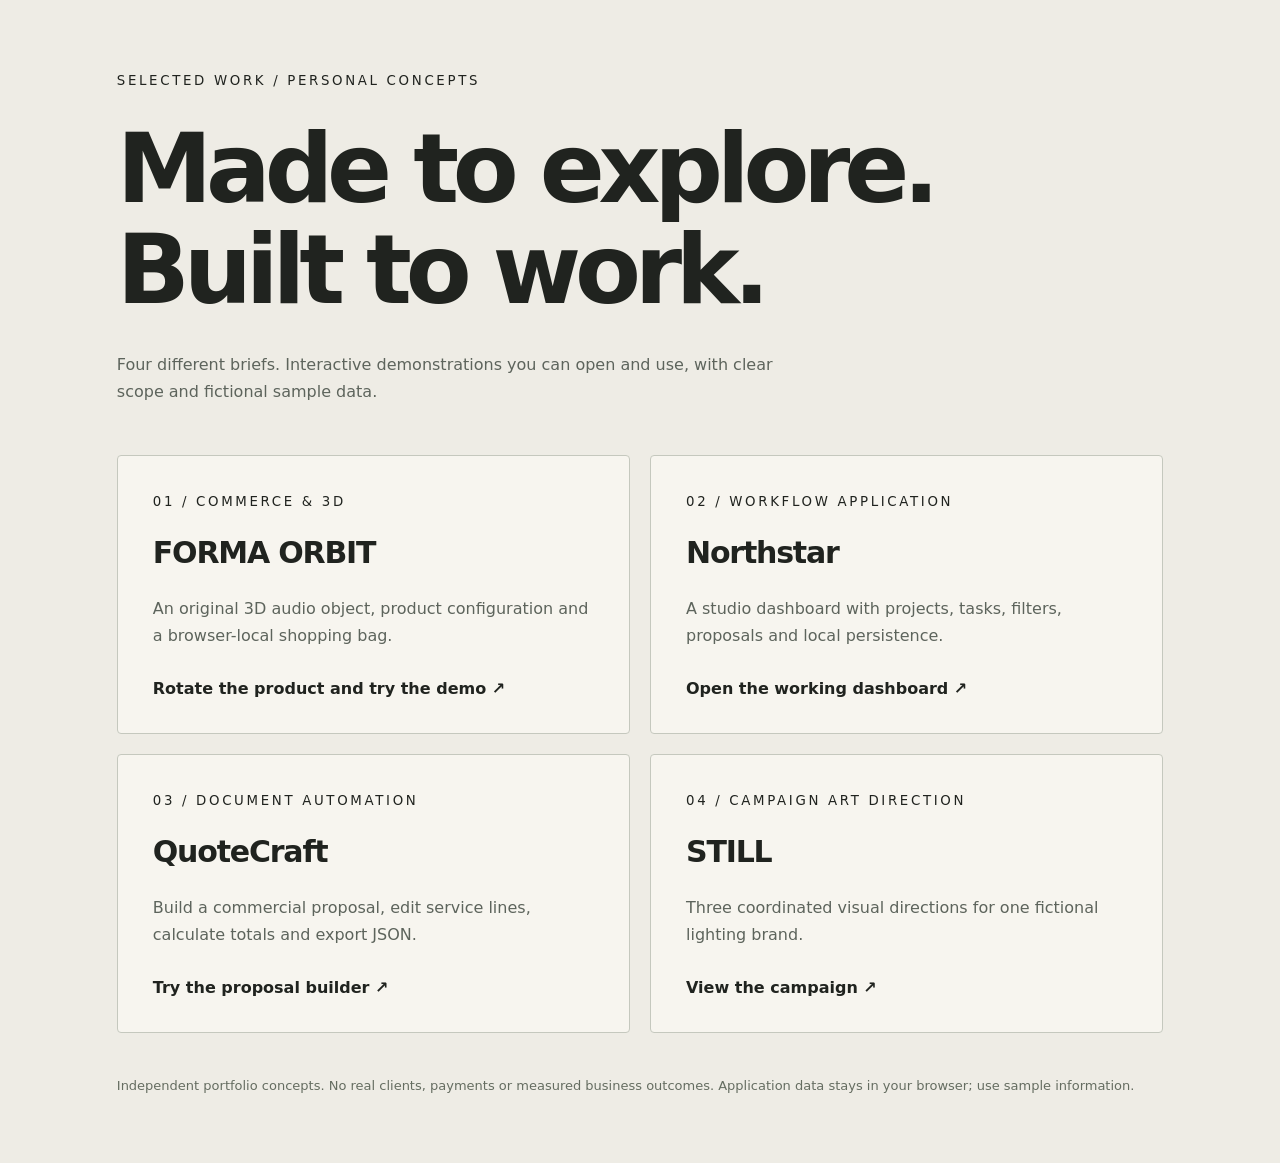
==== index.html @ 1b2c1262 "Publish original interactive portfolio and refined FORMA 3D concept" ====
<!doctype html><html lang="en"><meta charset="utf-8"><meta name="viewport" content="width=device-width,initial-scale=1"><title>Selected work — Interactive portfolio</title><style>*{box-sizing:border-box}body{margin:0;background:#eeece5;color:#20231f;font:16px system-ui}main{max-width:1200px;margin:auto;padding:70px 6vw}small{letter-spacing:.2em}h1{font-size:clamp(48px,8vw,96px);letter-spacing:-.065em;line-height:1.05;max-width:900px;margin:30px 0}p{max-width:680px;line-height:1.7;color:#5d645c}.grid{display:grid;grid-template-columns:1fr 1fr;gap:20px;margin-top:50px}a{display:block;padding:35px;border:1px solid #c5c8be;border-radius:4px;color:inherit;text-decoration:none;background:#f7f5ef;transition:background .15s}a:hover,a:focus{background:#dce3cf}h2{font-size:30px;letter-spacing:-.04em}b{display:block;margin-top:30px}footer{margin-top:45px;color:#656d61;font-size:13px}@media(max-width:640px){.grid{grid-template-columns:1fr}main{padding:40px 6vw}}</style><main><small>SELECTED WORK / PERSONAL CONCEPTS</small><h1>Made to explore.<br>Built to work.</h1><p>Four different briefs. Interactive demonstrations you can open and use, with clear scope and fictional sample data.</p><div class="grid"><a href="forma.html"><small>01 / COMMERCE & 3D</small><h2>FORMA ORBIT</h2><p>An original 3D audio object, product configuration and a browser-local shopping bag.</p><b>Rotate the product and try the demo ↗</b></a><a href="northstar.html"><small>02 / WORKFLOW APPLICATION</small><h2>Northstar</h2><p>A studio dashboard with projects, tasks, filters, proposals and local persistence.</p><b>Open the working dashboard ↗</b></a><a href="quotecraft.html"><small>03 / DOCUMENT AUTOMATION</small><h2>QuoteCraft</h2><p>Build a commercial proposal, edit service lines, calculate totals and export JSON.</p><b>Try the proposal builder ↗</b></a><a href="still.html"><small>04 / CAMPAIGN ART DIRECTION</small><h2>STILL</h2><p>Three coordinated visual directions for one fictional lighting brand.</p><b>View the campaign ↗</b></a></div><footer>Independent portfolio concepts. No real clients, payments or measured business outcomes. Application data stays in your browser; use sample information.</footer></main></html>
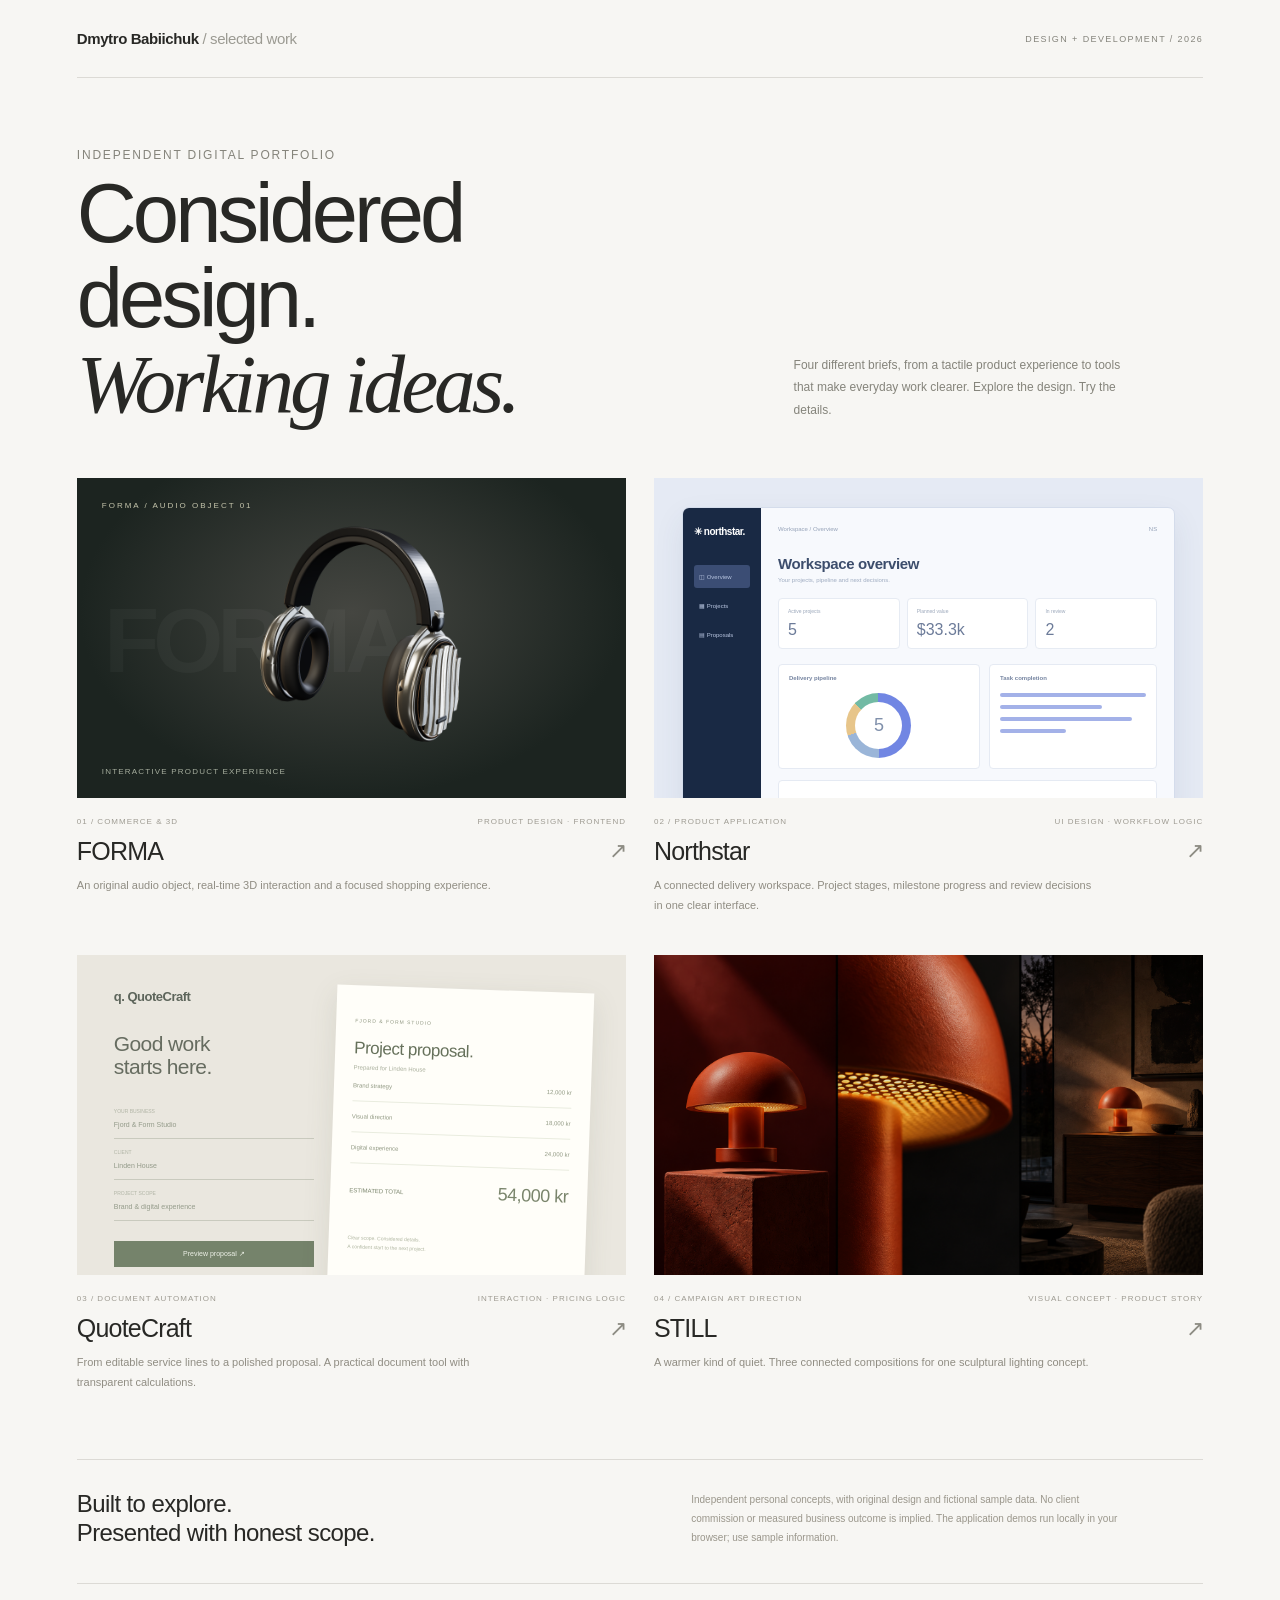
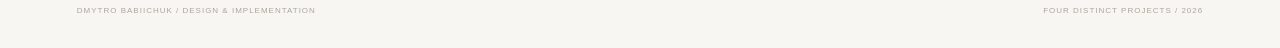
==== commit deb217dc: "Redesign cinematic portfolio and workspaces" ====
--- a/index.html
+++ b/index.html
@@ -1 +1,11 @@
-<!doctype html><html lang="en"><meta charset="utf-8"><meta name="viewport" content="width=device-width,initial-scale=1"><title>Selected work — Interactive portfolio</title><style>*{box-sizing:border-box}body{margin:0;background:#eeece5;color:#20231f;font:16px system-ui}main{max-width:1200px;margin:auto;padding:70px 6vw}small{letter-spacing:.2em}h1{font-size:clamp(48px,8vw,96px);letter-spacing:-.065em;line-height:1.05;max-width:900px;margin:30px 0}p{max-width:680px;line-height:1.7;color:#5d645c}.grid{display:grid;grid-template-columns:1fr 1fr;gap:20px;margin-top:50px}a{display:block;padding:35px;border:1px solid #c5c8be;border-radius:4px;color:inherit;text-decoration:none;background:#f7f5ef;transition:background .15s}a:hover,a:focus{background:#dce3cf}h2{font-size:30px;letter-spacing:-.04em}b{display:block;margin-top:30px}footer{margin-top:45px;color:#656d61;font-size:13px}@media(max-width:640px){.grid{grid-template-columns:1fr}main{padding:40px 6vw}}</style><main><small>SELECTED WORK / PERSONAL CONCEPTS</small><h1>Made to explore.<br>Built to work.</h1><p>Four different briefs. Interactive demonstrations you can open and use, with clear scope and fictional sample data.</p><div class="grid"><a href="forma.html"><small>01 / COMMERCE & 3D</small><h2>FORMA ORBIT</h2><p>An original 3D audio object, product configuration and a browser-local shopping bag.</p><b>Rotate the product and try the demo ↗</b></a><a href="northstar.html"><small>02 / WORKFLOW APPLICATION</small><h2>Northstar</h2><p>A studio dashboard with projects, tasks, filters, proposals and local persistence.</p><b>Open the working dashboard ↗</b></a><a href="quotecraft.html"><small>03 / DOCUMENT AUTOMATION</small><h2>QuoteCraft</h2><p>Build a commercial proposal, edit service lines, calculate totals and export JSON.</p><b>Try the proposal builder ↗</b></a><a href="still.html"><small>04 / CAMPAIGN ART DIRECTION</small><h2>STILL</h2><p>Three coordinated visual directions for one fictional lighting brand.</p><b>View the campaign ↗</b></a></div><footer>Independent portfolio concepts. No real clients, payments or measured business outcomes. Application data stays in your browser; use sample information.</footer></main></html>+<!doctype html><html lang="en"><head><meta charset="utf-8"><meta name="viewport" content="width=device-width,initial-scale=1"><title>Dmytro Babiichuk — Selected digital work</title><style>
+*{box-sizing:border-box}body{margin:0;background:#f7f6f3;color:#282825;font-family:Arial,Helvetica,sans-serif;-webkit-font-smoothing:antialiased}a{color:inherit;text-decoration:none}a:focus-visible{outline:3px solid #b1764d;outline-offset:5px}header{display:flex;align-items:center;justify-content:space-between;margin:0 6vw;padding:30px 0;border-bottom:1px solid #dcdad5}.signature{font-size:15px;font-weight:600;letter-spacing:-.4px}.signature span{color:#9b9a92;font-weight:400}.header-label{font-size:9px;letter-spacing:1.4px;color:#85847c}.intro{margin:0 6vw;padding:66px 0 51px;display:grid;grid-template-columns:1.5fr 1fr;gap:8vw;align-items:end}.kicker{font-size:9px;color:#96948a;letter-spacing:1.8px;margin:0 0 20px}h1{font-weight:400;font-size:clamp(49px,6.5vw,91px);line-height:1.02;letter-spacing:-4px;margin:0}h1 em{font-family:Georgia,serif;font-weight:400}.intro p{font-size:12px;color:#85847b;line-height:1.85;max-width:330px;margin:0 0 6px}.work-grid{margin:0 6vw;display:grid;grid-template-columns:1fr 1fr;gap:40px 28px}.work{display:block;min-width:0}.visual{height:320px;position:relative;overflow:hidden;background:#eee;transition:box-shadow .2s}.work:hover .visual{box-shadow:0 9px 28px #2a241a18}.work:hover .card-title span{transform:translate(3px,-3px)}.image-visual img{width:100%;height:100%;display:block;object-fit:contain;transition:transform .6s}.work:hover .image-visual img{transform:scale(1.035)}.forma{background:radial-gradient(ellipse at 50% 42%,#454641,#1c2420 70%)}.forma img{width:83%;height:93%;margin:0 auto;position:relative;z-index:1}.visual-word{position:absolute;font-size:90px;letter-spacing:-6px;color:#ffffff09;font-weight:600;left:5%;top:35%}.visual-tag{position:absolute;left:25px;top:23px;font-size:8px;letter-spacing:2px;color:#c5c5ac;z-index:2}.visual-note{position:absolute;bottom:22px;left:25px;color:#a6ae9e;font-size:8px;letter-spacing:1.2px;z-index:2}.still{background:#281b12}.still img{object-fit:cover;object-position:center;width:100%;height:100%;filter:brightness(.9)}.card-meta{padding:19px 0 0;display:flex;justify-content:space-between;color:#9e9b92;font-size:8px;letter-spacing:1px}.card-title{display:flex;justify-content:space-between;align-items:center;margin:11px 0 10px;font-size:25px;letter-spacing:-.8px;font-weight:400}.card-title span{color:#8d8c83;font-size:22px;transition:transform .2s}.description{color:#908d83;font-size:11px;line-height:1.8;margin:0;max-width:440px}.northstar{background:#e5eaf4;padding:29px 28px 0;display:flex;align-items:flex-start}.mini-app{width:100%;height:310px;background:#f7f9fd;border:1px solid #d4dceb;border-radius:7px;display:flex;box-shadow:0 12px 30px #33486616;overflow:hidden;pointer-events:none}.mini-side{width:78px;flex:none;background:#192944;color:#b9c6e1;padding:18px 11px;font-size:6px}.mini-side strong{font-size:10px;letter-spacing:-.5px;color:white;display:block;margin-bottom:28px}.mini-side i{display:block;font-style:normal;padding:8px 5px;margin:6px 0;border-radius:3px}.mini-side i:first-of-type{background:#3b4d74}.mini-main{flex:1;min-width:0;padding:18px 17px}.mini-top{display:flex;justify-content:space-between;font-size:6px;color:#95a2b8;margin-bottom:23px}.mini-heading{font-size:15px;font-weight:600;color:#3c4d6c;letter-spacing:-.4px}.mini-sub{font-size:6px;color:#9eabc0;margin-top:5px}.mini-metrics{display:grid;grid-template-columns:repeat(3,1fr);gap:7px;margin:15px 0}.mini-metrics div{background:white;border:1px solid #e6ebf3;padding:9px;border-radius:4px;color:#9ba7ba;font-size:5px}.mini-metrics b{display:block;font-size:16px;color:#6c7b99;margin-top:7px;font-weight:500}.mini-content{display:grid;grid-template-columns:1.2fr 1fr;gap:9px}.mini-panel{background:white;border:1px solid #e5eaf3;padding:10px;border-radius:4px}.mini-panel h4{font-size:6px;color:#7584a0;margin:0 0 12px}.mini-ring{height:65px;width:65px;border-radius:50%;background:conic-gradient(#7186e3 0 50%,#9ab5d8 50% 70%,#e7c58a 70% 87%,#72baa4 87%);position:relative;margin:auto}.mini-ring:after{content:'5';position:absolute;inset:9px;background:white;border-radius:50%;display:grid;place-items:center;color:#8090ab;font-size:18px}.mini-lines i{height:4px;background:#a3b1e8;display:block;margin:8px 0;border-radius:5px}.mini-lines i:nth-child(2){width:70%}.mini-lines i:nth-child(3){width:90%}.mini-lines i:nth-child(4){width:45%}.mini-table{margin-top:11px;background:white;border:1px solid #e5eaf3;padding:9px;border-radius:4px}.mini-table div{display:flex;justify-content:space-between;font-size:5px;color:#8c9bb1;padding:8px 0;border-top:1px solid #edf0f6}.mini-table div:first-child{border:0}.mini-table em{font-style:normal;color:#8797d2;background:#f0f3fc;padding:1px 4px}.quote{background:#eae7df;padding:34px 37px 0;display:flex;align-items:flex-start;gap:18px}.quote-form{width:43%;color:#8f8e85}.quote-logo{font-size:13px;color:#5d655b;letter-spacing:-.5px;font-weight:600}.quote-form h3{font-size:21px;letter-spacing:-.6px;font-weight:400;line-height:1.1;margin:28px 0 19px;color:#666c60}.mini-input{border-bottom:1px solid #c9cabe;padding:10px 0;color:#949b8a;font-size:7px}.mini-input span{display:block;font-size:5px;margin-bottom:7px;color:#b0b4a5}.mini-cta{display:block;margin-top:20px;padding:9px;background:#75836b;color:#edf0e7;text-align:center;font-size:7px}.quote-paper{background:#fffef9;padding:23px 19px;width:55%;height:310px;box-shadow:0 9px 28px #575c4420;transform:rotate(2deg);color:#909882}.paper-label{font-size:5px;letter-spacing:1px}.quote-paper h4{font-size:17px;letter-spacing:-.5px;font-weight:400;margin:12px 0 6px;color:#66715b}.paper-sub{font-size:6px;color:#a8ae9b}.paper-line{padding:12px 0;border-bottom:1px solid #e9ecdf;font-size:6px;display:flex;justify-content:space-between}.paper-total{display:flex;align-items:center;justify-content:space-between;font-size:6px;padding:16px 0;color:#7a856c}.paper-total b{font-size:18px;font-weight:400;letter-spacing:-.5px}.paper-foot{font-size:5px;line-height:1.7;margin-top:17px;color:#aeb59f}.statement{margin:66px 6vw 0;padding:30px 0 35px;border-top:1px solid #dcdad5;display:grid;grid-template-columns:1fr 1fr;gap:8vw}.statement h2{font-weight:400;font-size:24px;letter-spacing:-.6px;margin:0;max-width:350px;line-height:1.2}.statement p{font-size:10px;line-height:1.9;color:#9a968b;margin:0;max-width:430px}footer{margin:0 6vw;padding:22px 0 33px;border-top:1px solid #dcdad5;display:flex;justify-content:space-between;font-size:8px;color:#aba69b;letter-spacing:1px;gap:25px}
+@media(min-width:1600px){header,.intro,.work-grid,.statement,footer{max-width:1400px;margin-left:auto;margin-right:auto}.visual{height:370px}.northstar{padding:40px 50px 0}.mini-app{height:345px}.mini-main{padding:23px}.mini-heading{font-size:18px}.mini-top{margin-bottom:25px}.mini-metrics{margin:20px 0}.mini-ring{width:77px;height:77px}.quote{padding:40px 55px 0}.quote-paper{height:355px;padding:30px}.quote-form h3{font-size:27px}.paper-line{padding:16px 0}}
+@media(max-width:760px){header{margin:0 23px;padding:24px 0}.signature{font-size:12px}.header-label{font-size:7px;letter-spacing:1px}.intro{display:block;margin:0 23px;padding:42px 0 33px}h1{font-size:56px;letter-spacing:-2.9px}.intro p{font-size:11px;margin:25px 0 0;max-width:390px}.kicker{font-size:8px;letter-spacing:1.3px}.work-grid{grid-template-columns:1fr;margin:0 23px;gap:32px}.visual{height:285px}.card-title{font-size:25px}.description{font-size:11px}.card-meta{font-size:7px;padding-top:16px}.northstar{padding:25px 18px 0}.mini-app{height:290px}.mini-side{width:67px;padding:17px 9px}.mini-side strong{font-size:9px}.mini-main{padding:17px 13px}.mini-heading{font-size:13px}.mini-content{gap:7px}.mini-panel{padding:8px}.mini-ring{height:58px;width:58px}.quote{padding:29px 22px 0;gap:13px}.quote-paper{padding:20px 14px}.quote-form h3{font-size:20px}.quote-paper h4{font-size:15px}.paper-total b{font-size:16px}.statement{display:block;margin:43px 23px 0;padding:28px 0}.statement h2{font-size:25px}.statement p{margin-top:23px;font-size:10px}footer{margin:0 23px;font-size:7px;line-height:1.7}.visual-word{font-size:74px}.visual-tag,.visual-note{font-size:7px;left:20px}}
+@media(prefers-reduced-motion:reduce){*{transition:none!important}}</style></head><body>
+<header><a class="signature" href="#work">Dmytro Babiichuk<span> / selected work</span></a><span class="header-label">DESIGN + DEVELOPMENT / 2026</span></header><main><section class="intro"><div><p class="kicker">INDEPENDENT DIGITAL PORTFOLIO</p><h1>Considered design.<br><em>Working ideas.</em></h1></div><p>Four different briefs, from a tactile product experience to tools that make everyday work clearer. Explore the design. Try the details.</p></section>
+<div class="work-grid" id="work"><a class="work" href="forma.html"><div class="visual image-visual forma"><span class="visual-tag">FORMA / AUDIO OBJECT 01</span><span class="visual-word">FORMA.</span><img src="[data-uri]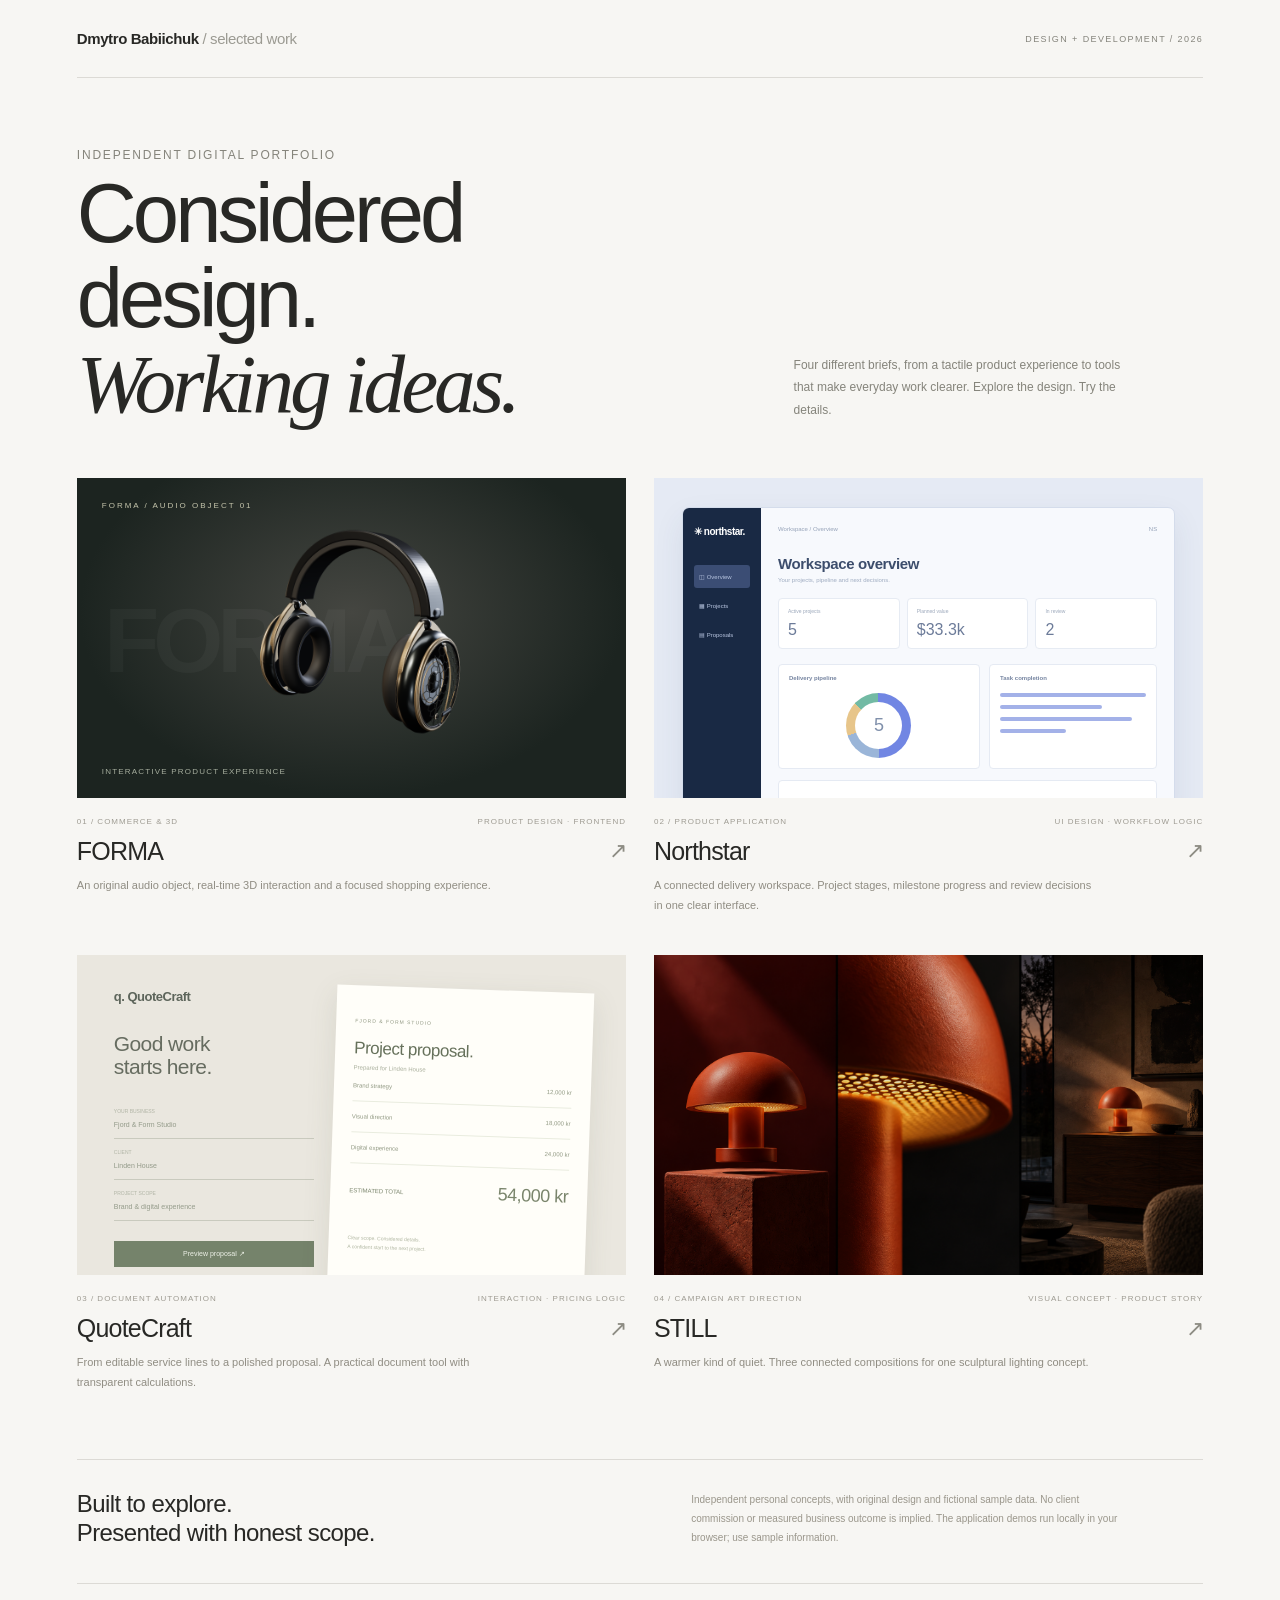
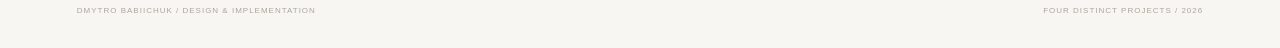
==== commit fd2f7c63: "Correct curved earcups and natural headphone proportions" ====
--- a/index.html
+++ b/index.html
@@ -4,7 +4,7 @@
 @media(max-width:760px){header{margin:0 23px;padding:24px 0}.signature{font-size:12px}.header-label{font-size:7px;letter-spacing:1px}.intro{display:block;margin:0 23px;padding:42px 0 33px}h1{font-size:56px;letter-spacing:-2.9px}.intro p{font-size:11px;margin:25px 0 0;max-width:390px}.kicker{font-size:8px;letter-spacing:1.3px}.work-grid{grid-template-columns:1fr;margin:0 23px;gap:32px}.visual{height:285px}.card-title{font-size:25px}.description{font-size:11px}.card-meta{font-size:7px;padding-top:16px}.northstar{padding:25px 18px 0}.mini-app{height:290px}.mini-side{width:67px;padding:17px 9px}.mini-side strong{font-size:9px}.mini-main{padding:17px 13px}.mini-heading{font-size:13px}.mini-content{gap:7px}.mini-panel{padding:8px}.mini-ring{height:58px;width:58px}.quote{padding:29px 22px 0;gap:13px}.quote-paper{padding:20px 14px}.quote-form h3{font-size:20px}.quote-paper h4{font-size:15px}.paper-total b{font-size:16px}.statement{display:block;margin:43px 23px 0;padding:28px 0}.statement h2{font-size:25px}.statement p{margin-top:23px;font-size:10px}footer{margin:0 23px;font-size:7px;line-height:1.7}.visual-word{font-size:74px}.visual-tag,.visual-note{font-size:7px;left:20px}}
 @media(prefers-reduced-motion:reduce){*{transition:none!important}}</style></head><body>
 <header><a class="signature" href="#work">Dmytro Babiichuk<span> / selected work</span></a><span class="header-label">DESIGN + DEVELOPMENT / 2026</span></header><main><section class="intro"><div><p class="kicker">INDEPENDENT DIGITAL PORTFOLIO</p><h1>Considered design.<br><em>Working ideas.</em></h1></div><p>Four different briefs, from a tactile product experience to tools that make everyday work clearer. Explore the design. Try the details.</p></section>
-<div class="work-grid" id="work"><a class="work" href="forma.html"><div class="visual image-visual forma"><span class="visual-tag">FORMA / AUDIO OBJECT 01</span><span class="visual-word">FORMA.</span><img src="[data-uri]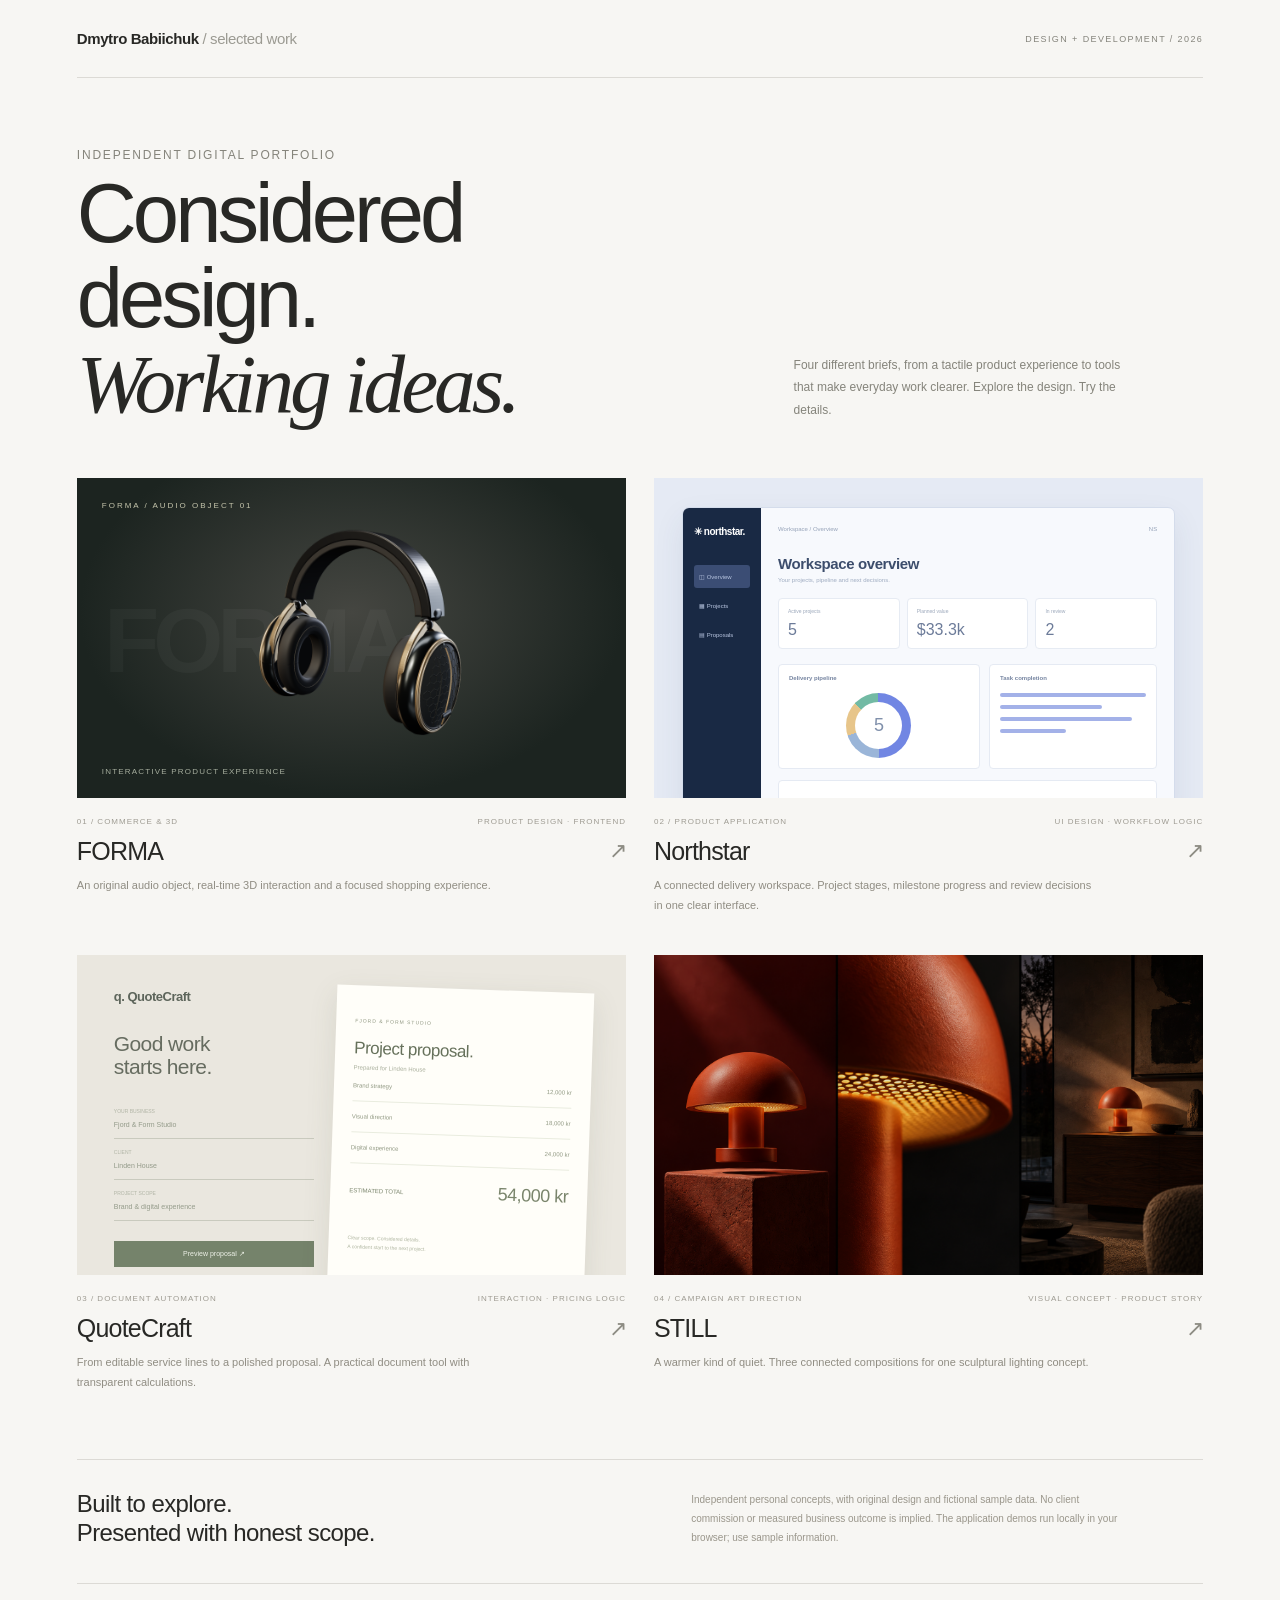
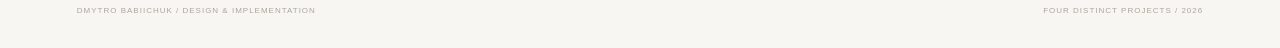
==== commit 0483636f: "Introduce three original FORMA listening objects" ====
--- a/index.html
+++ b/index.html
@@ -4,7 +4,7 @@
 @media(max-width:760px){header{margin:0 23px;padding:24px 0}.signature{font-size:12px}.header-label{font-size:7px;letter-spacing:1px}.intro{display:block;margin:0 23px;padding:42px 0 33px}h1{font-size:56px;letter-spacing:-2.9px}.intro p{font-size:11px;margin:25px 0 0;max-width:390px}.kicker{font-size:8px;letter-spacing:1.3px}.work-grid{grid-template-columns:1fr;margin:0 23px;gap:32px}.visual{height:285px}.card-title{font-size:25px}.description{font-size:11px}.card-meta{font-size:7px;padding-top:16px}.northstar{padding:25px 18px 0}.mini-app{height:290px}.mini-side{width:67px;padding:17px 9px}.mini-side strong{font-size:9px}.mini-main{padding:17px 13px}.mini-heading{font-size:13px}.mini-content{gap:7px}.mini-panel{padding:8px}.mini-ring{height:58px;width:58px}.quote{padding:29px 22px 0;gap:13px}.quote-paper{padding:20px 14px}.quote-form h3{font-size:20px}.quote-paper h4{font-size:15px}.paper-total b{font-size:16px}.statement{display:block;margin:43px 23px 0;padding:28px 0}.statement h2{font-size:25px}.statement p{margin-top:23px;font-size:10px}footer{margin:0 23px;font-size:7px;line-height:1.7}.visual-word{font-size:74px}.visual-tag,.visual-note{font-size:7px;left:20px}}
 @media(prefers-reduced-motion:reduce){*{transition:none!important}}</style></head><body>
 <header><a class="signature" href="#work">Dmytro Babiichuk<span> / selected work</span></a><span class="header-label">DESIGN + DEVELOPMENT / 2026</span></header><main><section class="intro"><div><p class="kicker">INDEPENDENT DIGITAL PORTFOLIO</p><h1>Considered design.<br><em>Working ideas.</em></h1></div><p>Four different briefs, from a tactile product experience to tools that make everyday work clearer. Explore the design. Try the details.</p></section>
-<div class="work-grid" id="work"><a class="work" href="forma.html"><div class="visual image-visual forma"><span class="visual-tag">FORMA / AUDIO OBJECT 01</span><span class="visual-word">FORMA.</span><img src="[data-uri]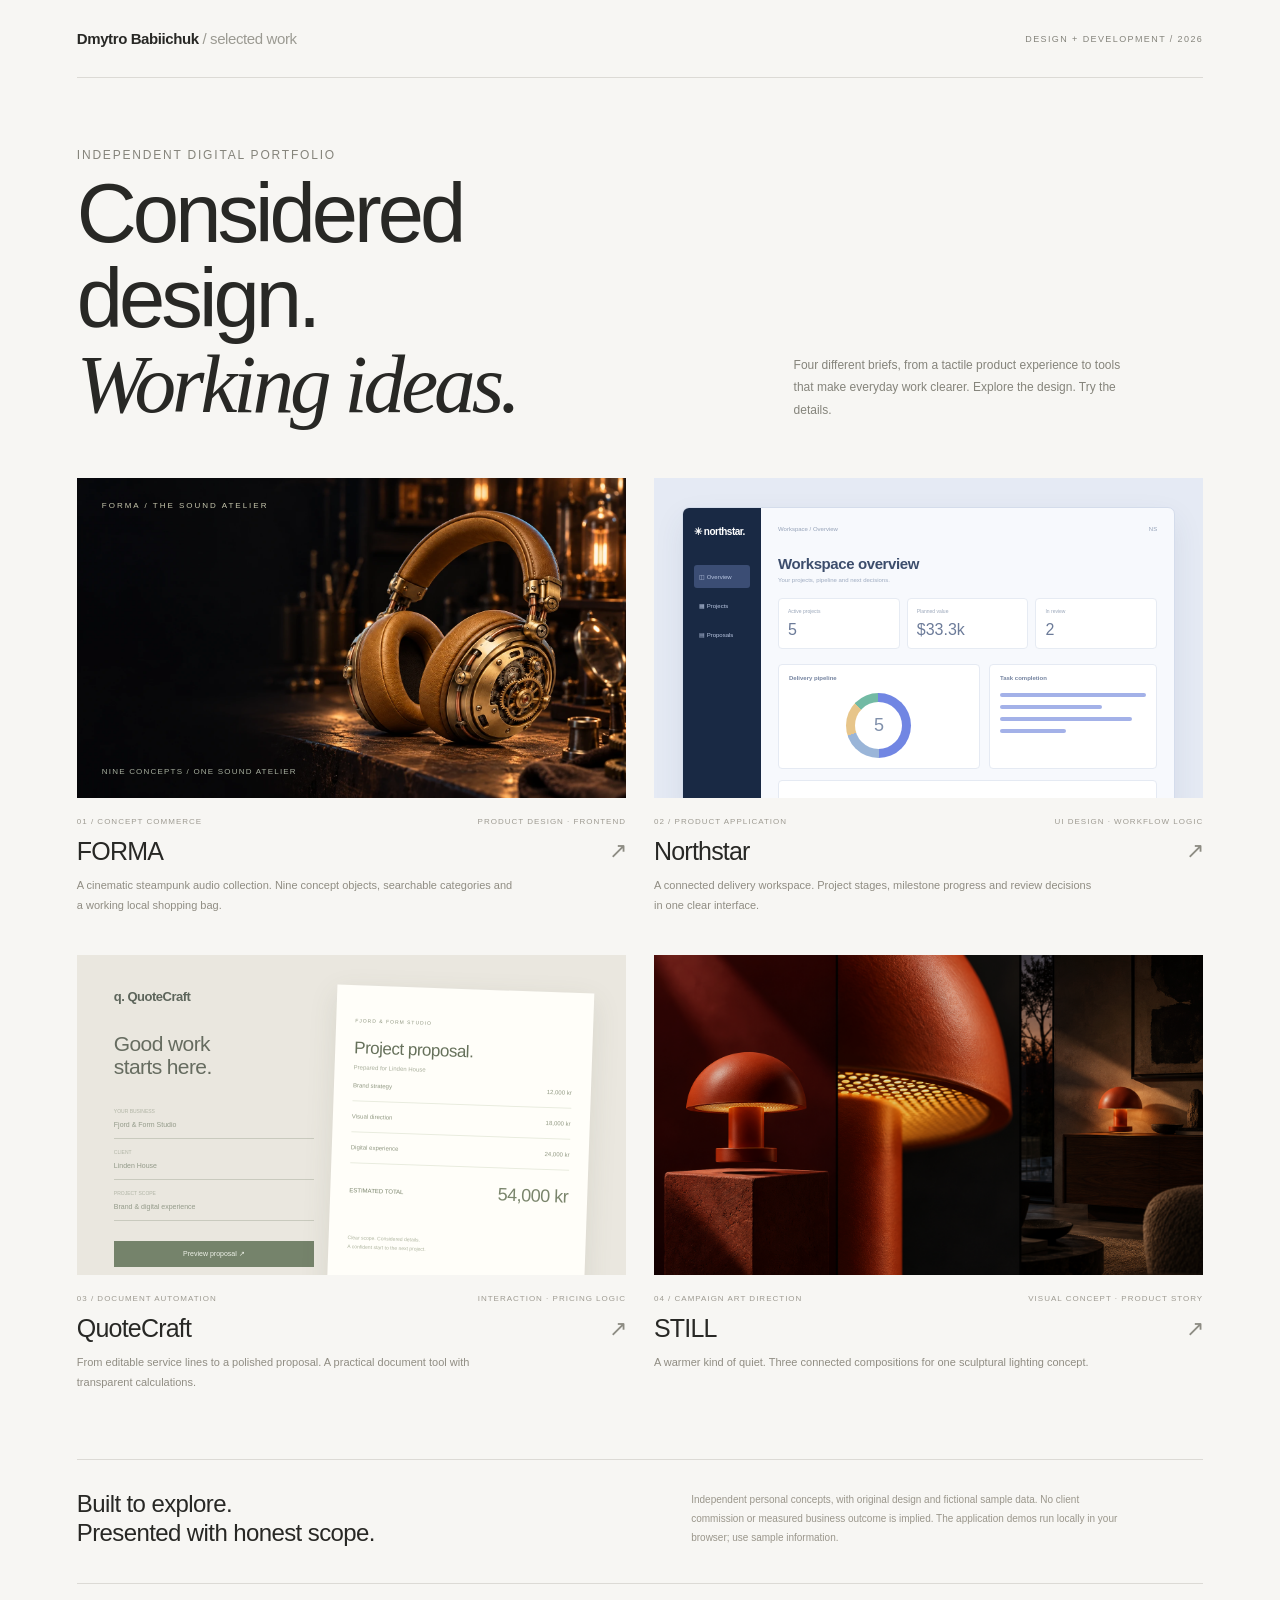
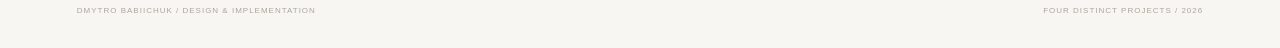
==== commit 28ddfba3: "Rebuild FORMA as a steampunk audio atelier with gold prices" ====
--- a/index.html
+++ b/index.html
@@ -1,10 +1,10 @@
 <!doctype html><html lang="en"><head><meta charset="utf-8"><meta name="viewport" content="width=device-width,initial-scale=1"><title>Dmytro Babiichuk — Selected digital work</title><style>
-*{box-sizing:border-box}body{margin:0;background:#f7f6f3;color:#282825;font-family:Arial,Helvetica,sans-serif;-webkit-font-smoothing:antialiased}a{color:inherit;text-decoration:none}a:focus-visible{outline:3px solid #b1764d;outline-offset:5px}header{display:flex;align-items:center;justify-content:space-between;margin:0 6vw;padding:30px 0;border-bottom:1px solid #dcdad5}.signature{font-size:15px;font-weight:600;letter-spacing:-.4px}.signature span{color:#9b9a92;font-weight:400}.header-label{font-size:9px;letter-spacing:1.4px;color:#85847c}.intro{margin:0 6vw;padding:66px 0 51px;display:grid;grid-template-columns:1.5fr 1fr;gap:8vw;align-items:end}.kicker{font-size:9px;color:#96948a;letter-spacing:1.8px;margin:0 0 20px}h1{font-weight:400;font-size:clamp(49px,6.5vw,91px);line-height:1.02;letter-spacing:-4px;margin:0}h1 em{font-family:Georgia,serif;font-weight:400}.intro p{font-size:12px;color:#85847b;line-height:1.85;max-width:330px;margin:0 0 6px}.work-grid{margin:0 6vw;display:grid;grid-template-columns:1fr 1fr;gap:40px 28px}.work{display:block;min-width:0}.visual{height:320px;position:relative;overflow:hidden;background:#eee;transition:box-shadow .2s}.work:hover .visual{box-shadow:0 9px 28px #2a241a18}.work:hover .card-title span{transform:translate(3px,-3px)}.image-visual img{width:100%;height:100%;display:block;object-fit:contain;transition:transform .6s}.work:hover .image-visual img{transform:scale(1.035)}.forma{background:radial-gradient(ellipse at 50% 42%,#454641,#1c2420 70%)}.forma img{width:83%;height:93%;margin:0 auto;position:relative;z-index:1}.visual-word{position:absolute;font-size:90px;letter-spacing:-6px;color:#ffffff09;font-weight:600;left:5%;top:35%}.visual-tag{position:absolute;left:25px;top:23px;font-size:8px;letter-spacing:2px;color:#c5c5ac;z-index:2}.visual-note{position:absolute;bottom:22px;left:25px;color:#a6ae9e;font-size:8px;letter-spacing:1.2px;z-index:2}.still{background:#281b12}.still img{object-fit:cover;object-position:center;width:100%;height:100%;filter:brightness(.9)}.card-meta{padding:19px 0 0;display:flex;justify-content:space-between;color:#9e9b92;font-size:8px;letter-spacing:1px}.card-title{display:flex;justify-content:space-between;align-items:center;margin:11px 0 10px;font-size:25px;letter-spacing:-.8px;font-weight:400}.card-title span{color:#8d8c83;font-size:22px;transition:transform .2s}.description{color:#908d83;font-size:11px;line-height:1.8;margin:0;max-width:440px}.northstar{background:#e5eaf4;padding:29px 28px 0;display:flex;align-items:flex-start}.mini-app{width:100%;height:310px;background:#f7f9fd;border:1px solid #d4dceb;border-radius:7px;display:flex;box-shadow:0 12px 30px #33486616;overflow:hidden;pointer-events:none}.mini-side{width:78px;flex:none;background:#192944;color:#b9c6e1;padding:18px 11px;font-size:6px}.mini-side strong{font-size:10px;letter-spacing:-.5px;color:white;display:block;margin-bottom:28px}.mini-side i{display:block;font-style:normal;padding:8px 5px;margin:6px 0;border-radius:3px}.mini-side i:first-of-type{background:#3b4d74}.mini-main{flex:1;min-width:0;padding:18px 17px}.mini-top{display:flex;justify-content:space-between;font-size:6px;color:#95a2b8;margin-bottom:23px}.mini-heading{font-size:15px;font-weight:600;color:#3c4d6c;letter-spacing:-.4px}.mini-sub{font-size:6px;color:#9eabc0;margin-top:5px}.mini-metrics{display:grid;grid-template-columns:repeat(3,1fr);gap:7px;margin:15px 0}.mini-metrics div{background:white;border:1px solid #e6ebf3;padding:9px;border-radius:4px;color:#9ba7ba;font-size:5px}.mini-metrics b{display:block;font-size:16px;color:#6c7b99;margin-top:7px;font-weight:500}.mini-content{display:grid;grid-template-columns:1.2fr 1fr;gap:9px}.mini-panel{background:white;border:1px solid #e5eaf3;padding:10px;border-radius:4px}.mini-panel h4{font-size:6px;color:#7584a0;margin:0 0 12px}.mini-ring{height:65px;width:65px;border-radius:50%;background:conic-gradient(#7186e3 0 50%,#9ab5d8 50% 70%,#e7c58a 70% 87%,#72baa4 87%);position:relative;margin:auto}.mini-ring:after{content:'5';position:absolute;inset:9px;background:white;border-radius:50%;display:grid;place-items:center;color:#8090ab;font-size:18px}.mini-lines i{height:4px;background:#a3b1e8;display:block;margin:8px 0;border-radius:5px}.mini-lines i:nth-child(2){width:70%}.mini-lines i:nth-child(3){width:90%}.mini-lines i:nth-child(4){width:45%}.mini-table{margin-top:11px;background:white;border:1px solid #e5eaf3;padding:9px;border-radius:4px}.mini-table div{display:flex;justify-content:space-between;font-size:5px;color:#8c9bb1;padding:8px 0;border-top:1px solid #edf0f6}.mini-table div:first-child{border:0}.mini-table em{font-style:normal;color:#8797d2;background:#f0f3fc;padding:1px 4px}.quote{background:#eae7df;padding:34px 37px 0;display:flex;align-items:flex-start;gap:18px}.quote-form{width:43%;color:#8f8e85}.quote-logo{font-size:13px;color:#5d655b;letter-spacing:-.5px;font-weight:600}.quote-form h3{font-size:21px;letter-spacing:-.6px;font-weight:400;line-height:1.1;margin:28px 0 19px;color:#666c60}.mini-input{border-bottom:1px solid #c9cabe;padding:10px 0;color:#949b8a;font-size:7px}.mini-input span{display:block;font-size:5px;margin-bottom:7px;color:#b0b4a5}.mini-cta{display:block;margin-top:20px;padding:9px;background:#75836b;color:#edf0e7;text-align:center;font-size:7px}.quote-paper{background:#fffef9;padding:23px 19px;width:55%;height:310px;box-shadow:0 9px 28px #575c4420;transform:rotate(2deg);color:#909882}.paper-label{font-size:5px;letter-spacing:1px}.quote-paper h4{font-size:17px;letter-spacing:-.5px;font-weight:400;margin:12px 0 6px;color:#66715b}.paper-sub{font-size:6px;color:#a8ae9b}.paper-line{padding:12px 0;border-bottom:1px solid #e9ecdf;font-size:6px;display:flex;justify-content:space-between}.paper-total{display:flex;align-items:center;justify-content:space-between;font-size:6px;padding:16px 0;color:#7a856c}.paper-total b{font-size:18px;font-weight:400;letter-spacing:-.5px}.paper-foot{font-size:5px;line-height:1.7;margin-top:17px;color:#aeb59f}.statement{margin:66px 6vw 0;padding:30px 0 35px;border-top:1px solid #dcdad5;display:grid;grid-template-columns:1fr 1fr;gap:8vw}.statement h2{font-weight:400;font-size:24px;letter-spacing:-.6px;margin:0;max-width:350px;line-height:1.2}.statement p{font-size:10px;line-height:1.9;color:#9a968b;margin:0;max-width:430px}footer{margin:0 6vw;padding:22px 0 33px;border-top:1px solid #dcdad5;display:flex;justify-content:space-between;font-size:8px;color:#aba69b;letter-spacing:1px;gap:25px}
+*{box-sizing:border-box}body{margin:0;background:#f7f6f3;color:#282825;font-family:Arial,Helvetica,sans-serif;-webkit-font-smoothing:antialiased}a{color:inherit;text-decoration:none}a:focus-visible{outline:3px solid #b1764d;outline-offset:5px}header{display:flex;align-items:center;justify-content:space-between;margin:0 6vw;padding:30px 0;border-bottom:1px solid #dcdad5}.signature{font-size:15px;font-weight:600;letter-spacing:-.4px}.signature span{color:#9b9a92;font-weight:400}.header-label{font-size:9px;letter-spacing:1.4px;color:#85847c}.intro{margin:0 6vw;padding:66px 0 51px;display:grid;grid-template-columns:1.5fr 1fr;gap:8vw;align-items:end}.kicker{font-size:9px;color:#96948a;letter-spacing:1.8px;margin:0 0 20px}h1{font-weight:400;font-size:clamp(49px,6.5vw,91px);line-height:1.02;letter-spacing:-4px;margin:0}h1 em{font-family:Georgia,serif;font-weight:400}.intro p{font-size:12px;color:#85847b;line-height:1.85;max-width:330px;margin:0 0 6px}.work-grid{margin:0 6vw;display:grid;grid-template-columns:1fr 1fr;gap:40px 28px}.work{display:block;min-width:0}.visual{height:320px;position:relative;overflow:hidden;background:#eee;transition:box-shadow .2s}.work:hover .visual{box-shadow:0 9px 28px #2a241a18}.work:hover .card-title span{transform:translate(3px,-3px)}.image-visual img{width:100%;height:100%;display:block;object-fit:contain;transition:transform .6s}.work:hover .image-visual img{transform:scale(1.035)}.forma{background:#18110d}.forma img{width:100%;height:100%;object-fit:cover;object-position:center;margin:0;position:relative;z-index:1}.visual-word{position:absolute;font-size:90px;letter-spacing:-6px;color:#ffffff09;font-weight:600;left:5%;top:35%}.visual-tag{position:absolute;left:25px;top:23px;font-size:8px;letter-spacing:2px;color:#c5c5ac;z-index:2}.visual-note{position:absolute;bottom:22px;left:25px;color:#a6ae9e;font-size:8px;letter-spacing:1.2px;z-index:2}.still{background:#281b12}.still img{object-fit:cover;object-position:center;width:100%;height:100%;filter:brightness(.9)}.card-meta{padding:19px 0 0;display:flex;justify-content:space-between;color:#9e9b92;font-size:8px;letter-spacing:1px}.card-title{display:flex;justify-content:space-between;align-items:center;margin:11px 0 10px;font-size:25px;letter-spacing:-.8px;font-weight:400}.card-title span{color:#8d8c83;font-size:22px;transition:transform .2s}.description{color:#908d83;font-size:11px;line-height:1.8;margin:0;max-width:440px}.northstar{background:#e5eaf4;padding:29px 28px 0;display:flex;align-items:flex-start}.mini-app{width:100%;height:310px;background:#f7f9fd;border:1px solid #d4dceb;border-radius:7px;display:flex;box-shadow:0 12px 30px #33486616;overflow:hidden;pointer-events:none}.mini-side{width:78px;flex:none;background:#192944;color:#b9c6e1;padding:18px 11px;font-size:6px}.mini-side strong{font-size:10px;letter-spacing:-.5px;color:white;display:block;margin-bottom:28px}.mini-side i{display:block;font-style:normal;padding:8px 5px;margin:6px 0;border-radius:3px}.mini-side i:first-of-type{background:#3b4d74}.mini-main{flex:1;min-width:0;padding:18px 17px}.mini-top{display:flex;justify-content:space-between;font-size:6px;color:#95a2b8;margin-bottom:23px}.mini-heading{font-size:15px;font-weight:600;color:#3c4d6c;letter-spacing:-.4px}.mini-sub{font-size:6px;color:#9eabc0;margin-top:5px}.mini-metrics{display:grid;grid-template-columns:repeat(3,1fr);gap:7px;margin:15px 0}.mini-metrics div{background:white;border:1px solid #e6ebf3;padding:9px;border-radius:4px;color:#9ba7ba;font-size:5px}.mini-metrics b{display:block;font-size:16px;color:#6c7b99;margin-top:7px;font-weight:500}.mini-content{display:grid;grid-template-columns:1.2fr 1fr;gap:9px}.mini-panel{background:white;border:1px solid #e5eaf3;padding:10px;border-radius:4px}.mini-panel h4{font-size:6px;color:#7584a0;margin:0 0 12px}.mini-ring{height:65px;width:65px;border-radius:50%;background:conic-gradient(#7186e3 0 50%,#9ab5d8 50% 70%,#e7c58a 70% 87%,#72baa4 87%);position:relative;margin:auto}.mini-ring:after{content:'5';position:absolute;inset:9px;background:white;border-radius:50%;display:grid;place-items:center;color:#8090ab;font-size:18px}.mini-lines i{height:4px;background:#a3b1e8;display:block;margin:8px 0;border-radius:5px}.mini-lines i:nth-child(2){width:70%}.mini-lines i:nth-child(3){width:90%}.mini-lines i:nth-child(4){width:45%}.mini-table{margin-top:11px;background:white;border:1px solid #e5eaf3;padding:9px;border-radius:4px}.mini-table div{display:flex;justify-content:space-between;font-size:5px;color:#8c9bb1;padding:8px 0;border-top:1px solid #edf0f6}.mini-table div:first-child{border:0}.mini-table em{font-style:normal;color:#8797d2;background:#f0f3fc;padding:1px 4px}.quote{background:#eae7df;padding:34px 37px 0;display:flex;align-items:flex-start;gap:18px}.quote-form{width:43%;color:#8f8e85}.quote-logo{font-size:13px;color:#5d655b;letter-spacing:-.5px;font-weight:600}.quote-form h3{font-size:21px;letter-spacing:-.6px;font-weight:400;line-height:1.1;margin:28px 0 19px;color:#666c60}.mini-input{border-bottom:1px solid #c9cabe;padding:10px 0;color:#949b8a;font-size:7px}.mini-input span{display:block;font-size:5px;margin-bottom:7px;color:#b0b4a5}.mini-cta{display:block;margin-top:20px;padding:9px;background:#75836b;color:#edf0e7;text-align:center;font-size:7px}.quote-paper{background:#fffef9;padding:23px 19px;width:55%;height:310px;box-shadow:0 9px 28px #575c4420;transform:rotate(2deg);color:#909882}.paper-label{font-size:5px;letter-spacing:1px}.quote-paper h4{font-size:17px;letter-spacing:-.5px;font-weight:400;margin:12px 0 6px;color:#66715b}.paper-sub{font-size:6px;color:#a8ae9b}.paper-line{padding:12px 0;border-bottom:1px solid #e9ecdf;font-size:6px;display:flex;justify-content:space-between}.paper-total{display:flex;align-items:center;justify-content:space-between;font-size:6px;padding:16px 0;color:#7a856c}.paper-total b{font-size:18px;font-weight:400;letter-spacing:-.5px}.paper-foot{font-size:5px;line-height:1.7;margin-top:17px;color:#aeb59f}.statement{margin:66px 6vw 0;padding:30px 0 35px;border-top:1px solid #dcdad5;display:grid;grid-template-columns:1fr 1fr;gap:8vw}.statement h2{font-weight:400;font-size:24px;letter-spacing:-.6px;margin:0;max-width:350px;line-height:1.2}.statement p{font-size:10px;line-height:1.9;color:#9a968b;margin:0;max-width:430px}footer{margin:0 6vw;padding:22px 0 33px;border-top:1px solid #dcdad5;display:flex;justify-content:space-between;font-size:8px;color:#aba69b;letter-spacing:1px;gap:25px}
 @media(min-width:1600px){header,.intro,.work-grid,.statement,footer{max-width:1400px;margin-left:auto;margin-right:auto}.visual{height:370px}.northstar{padding:40px 50px 0}.mini-app{height:345px}.mini-main{padding:23px}.mini-heading{font-size:18px}.mini-top{margin-bottom:25px}.mini-metrics{margin:20px 0}.mini-ring{width:77px;height:77px}.quote{padding:40px 55px 0}.quote-paper{height:355px;padding:30px}.quote-form h3{font-size:27px}.paper-line{padding:16px 0}}
 @media(max-width:760px){header{margin:0 23px;padding:24px 0}.signature{font-size:12px}.header-label{font-size:7px;letter-spacing:1px}.intro{display:block;margin:0 23px;padding:42px 0 33px}h1{font-size:56px;letter-spacing:-2.9px}.intro p{font-size:11px;margin:25px 0 0;max-width:390px}.kicker{font-size:8px;letter-spacing:1.3px}.work-grid{grid-template-columns:1fr;margin:0 23px;gap:32px}.visual{height:285px}.card-title{font-size:25px}.description{font-size:11px}.card-meta{font-size:7px;padding-top:16px}.northstar{padding:25px 18px 0}.mini-app{height:290px}.mini-side{width:67px;padding:17px 9px}.mini-side strong{font-size:9px}.mini-main{padding:17px 13px}.mini-heading{font-size:13px}.mini-content{gap:7px}.mini-panel{padding:8px}.mini-ring{height:58px;width:58px}.quote{padding:29px 22px 0;gap:13px}.quote-paper{padding:20px 14px}.quote-form h3{font-size:20px}.quote-paper h4{font-size:15px}.paper-total b{font-size:16px}.statement{display:block;margin:43px 23px 0;padding:28px 0}.statement h2{font-size:25px}.statement p{margin-top:23px;font-size:10px}footer{margin:0 23px;font-size:7px;line-height:1.7}.visual-word{font-size:74px}.visual-tag,.visual-note{font-size:7px;left:20px}}
 @media(prefers-reduced-motion:reduce){*{transition:none!important}}</style></head><body>
 <header><a class="signature" href="#work">Dmytro Babiichuk<span> / selected work</span></a><span class="header-label">DESIGN + DEVELOPMENT / 2026</span></header><main><section class="intro"><div><p class="kicker">INDEPENDENT DIGITAL PORTFOLIO</p><h1>Considered design.<br><em>Working ideas.</em></h1></div><p>Four different briefs, from a tactile product experience to tools that make everyday work clearer. Explore the design. Try the details.</p></section>
-<div class="work-grid" id="work"><a class="work" href="forma.html"><div class="visual image-visual forma"><span class="visual-tag">FORMA / AUDIO OBJECT 01</span><span class="visual-word">FORMA.</span><img src="[data-uri]